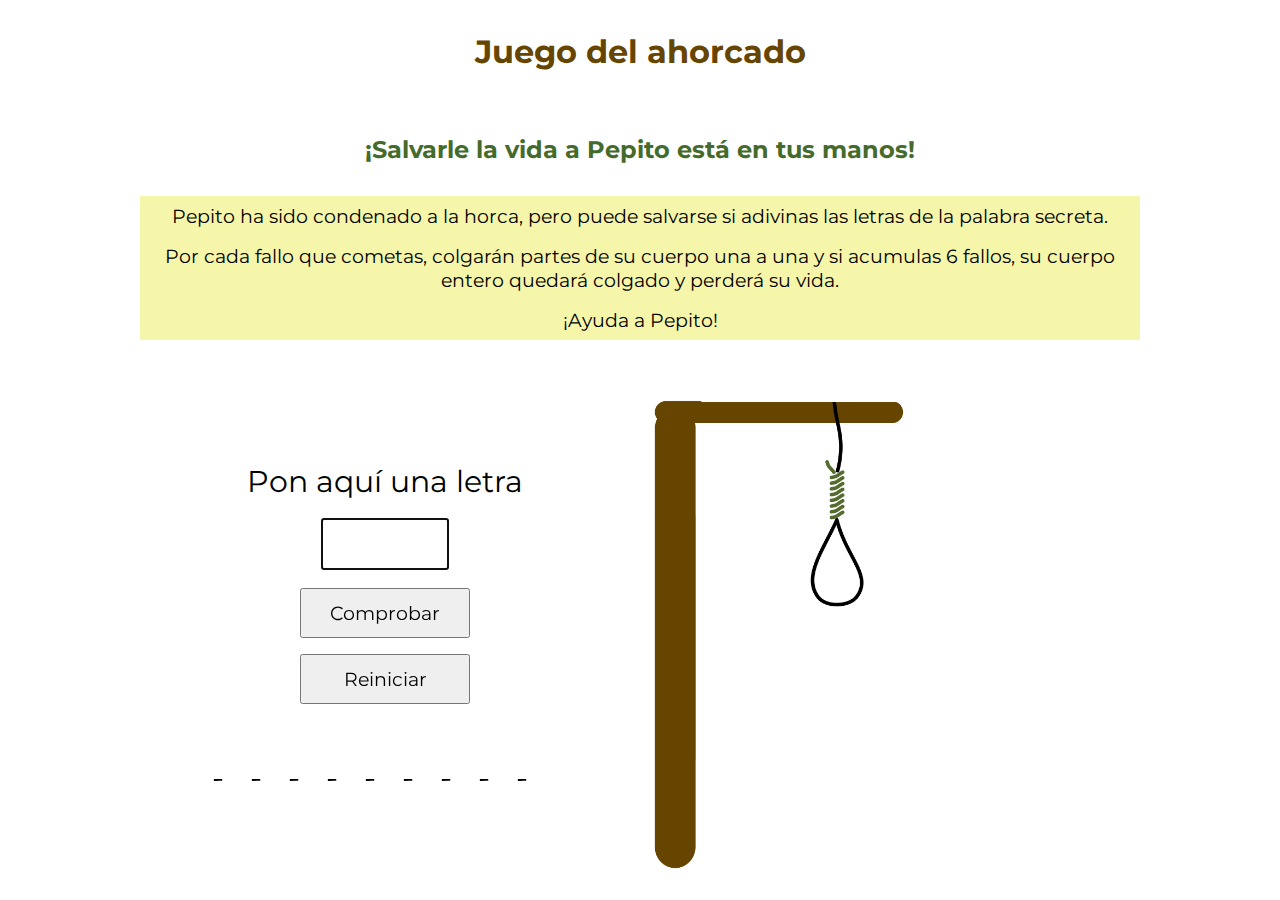
==== index.html @ bcbceeba "Merge branch 'master' into estilo" ====
<!DOCTYPE html>
<html lang="en">
  <head>
    <meta charset="UTF-8" />
    <meta http-equiv="X-UA-Compatible" content="IE=edge" />
    <meta name="viewport" content="width=device-width, initial-scale=1.0" />
    <meta name="author" content="Jose Alor y Lilen Campodonico" />
    <meta
      name="description"
      content="Juego del Ahorcado, primer proyecyo HAB"
    />
    <link rel="stylesheet" href="./style.css" />
    <title>Juego del ahorcado</title>
  </head>
  <body>
    <header>
      <h1>Juego del ahorcado</h1>
      <h2>¡Salvarle la vida a Pepito está en tus manos!</h2>
      <p>
        Pepito ha sido condenado a la horca, pero puede salvarse si adivinas las
        letras de la palabra secreta.
      </p>
      <p>
        Por cada fallo que cometas, colgarán partes de su cuerpo una a una y si
        acumulas 6 fallos, su cuerpo entero quedará colgado y perderá su vida.
      </p>
      <p>¡Ayuda a Pepito!</p>
    </header>
    <main>
      <section>

        <form name="input">
          <label for="input">Pon aquí una letra</label>
          <input id="input" type="text" name="input" maxlength="1" autofocus />
          <button type="submit" id="submit_id">Comprobar</button>
          <button type="reset" id="reiniciar">Reiniciar</button>
        </form>
        <p id="guessWord"></p>
      </section>

      <figure>
        <img
          src="imagenes/7.png"
          id="images"
          alt="representacion del ahorcado"
        />
      </figure>
    </main>
    <script src="./eventlistener.js"></script>
  </body>
</html>
---- style.css ----
@import url("https://fonts.googleapis.com/css2?family=Bowlby+One+SC&family=Montserrat:wght@400;700&display=swap");

* {
  margin: 0;
  padding: 0;
  box-sizing: border-box;
}

body {
  font-family: "Montserrat", sans-serif;
  background-color: white;
  max-width: 1000px;
  margin: 0 auto;
}

header > h1 {
  display: flex;
  flex-direction: column;
  padding: 2rem 0;
  text-align: center;
  color: #664500;
}

header > h2 {
  color: rgb(68, 107, 44);
  padding: 0.5rem;
  display: flex;
  flex-direction: column;
  padding: 2rem 0;
  text-align: center;
}

header > p {
  background-color: rgb(246, 246, 171);
  text-align: center;
  padding: 0.5rem;
  font-size: 1.2rem;
}

form {
  text-align: center;
  display: flex;
  flex-direction: column;
  align-items: center;
  padding: 2rem;
  gap: 1rem;
}

label {
  font-size: 30px;
}

input {
  font-family: monospace;
  font-size: 2rem;
  text-align: center;
  width: 30%;
  height: 70%;
  color: rgb(68, 107, 44);
  text-transform: uppercase;
  padding: 5px;
  margin: 2px;
}

button {
  font-family: "Montserrat";
  font-size: 1.2rem;
  width: 170px;
  height: 50px;
  padding: 10px;
}

#guessWord {
  background-color: white;
  font-family: "Bowlby One SC", "Montserrat", sans-serif;
  letter-spacing: 30px;
  font-size: bold;
  padding: 1.5rem;
  text-align: center;
  display: flex;
  flex-direction: column;
  align-items: center;
}

figure img {
  max-width: 80%;
  display: flex;
  flex-direction: column;
  align-items: center;
}

@media (min-width: 700px) {
  main {
    display: flex;
    align-items: center;
  }
  #guessWord {
    background-color: white;
  }

  figure img {
    max-height: 700px;
  }
}
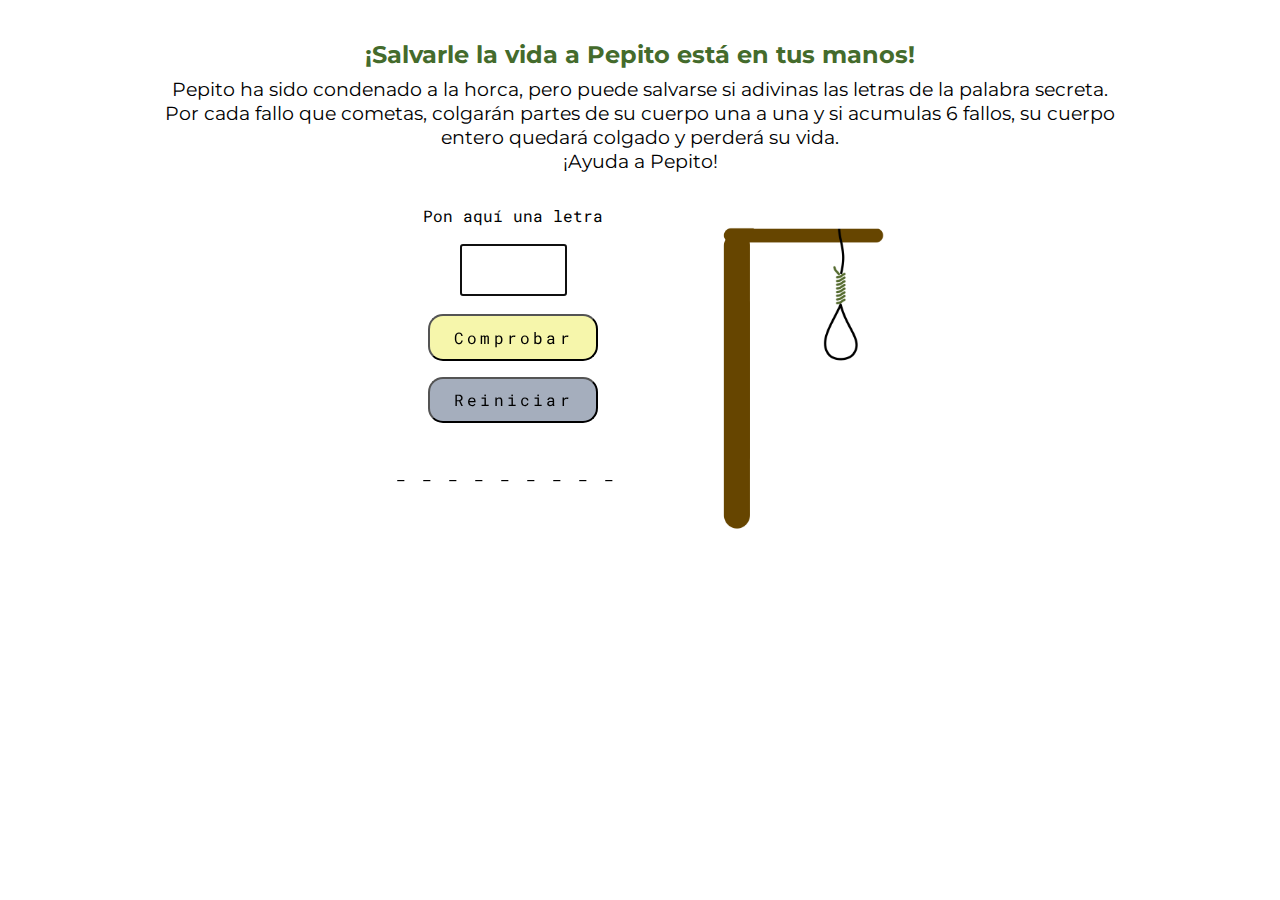
==== commit 15bb12a8: "cambios" ====
--- a/index.html
+++ b/index.html
@@ -28,7 +28,6 @@
     </header>
     <main>
       <section>
-
         <form name="input">
           <label for="input">Pon aquí una letra</label>
           <input id="input" type="text" name="input" maxlength="1" autofocus />
--- a/style.css
+++ b/style.css
@@ -1,4 +1,4 @@
-@import url("https://fonts.googleapis.com/css2?family=Bowlby+One+SC&family=Montserrat:wght@400;700&display=swap");
+@import url("https://fonts.googleapis.com/css2?family=Bowlby+One+SC&family=Montserrat:wght@400;700&family=Roboto+Mono:wght@400;700&display=swap");
 
 * {
   margin: 0;
@@ -12,13 +12,16 @@
   max-width: 1000px;
   margin: 0 auto;
 }
-
+header {
+  padding-bottom: 1rem;
+}
 header > h1 {
   display: flex;
   flex-direction: column;
-  padding: 2rem 0;
+  padding: 1rem 0;
   text-align: center;
   color: #664500;
+  font-size: 0px;
 }
 
 header > h2 {
@@ -26,14 +29,11 @@
   padding: 0.5rem;
   display: flex;
   flex-direction: column;
-  padding: 2rem 0;
   text-align: center;
 }
 
 header > p {
-  background-color: rgb(246, 246, 171);
   text-align: center;
-  padding: 0.5rem;
   font-size: 1.2rem;
 }
 
@@ -42,17 +42,18 @@
   display: flex;
   flex-direction: column;
   align-items: center;
-  padding: 2rem;
+  padding: 1rem;
   gap: 1rem;
 }
 
 label {
-  font-size: 30px;
+  font-family: "Roboto Mono", monospace;
+  font-size: 1rem;
 }
 
 input {
-  font-family: monospace;
-  font-size: 2rem;
+  font-family: "Bowlby One SC", cursive;
+  font-size: 1.5rem;
   text-align: center;
   width: 30%;
   height: 70%;
@@ -63,17 +64,23 @@
 }
 
 button {
-  font-family: "Montserrat";
-  font-size: 1.2rem;
+  font-family: "Roboto Mono", monospace;
+  letter-spacing: 0.2rem;
+  font-size: 1rem;
   width: 170px;
   height: 50px;
   padding: 10px;
+  border-radius: 15px;
+
+  background-color: rgb(246, 246, 171);
 }
-
+#reiniciar {
+  background-color: rgb(165, 174, 189);
+}
 #guessWord {
   background-color: white;
-  font-family: "Bowlby One SC", "Montserrat", sans-serif;
-  letter-spacing: 30px;
+  font-family: "Roboto Mono", monospace;
+  letter-spacing: 1rem;
   font-size: bold;
   padding: 1.5rem;
   text-align: center;
@@ -92,13 +99,18 @@
 @media (min-width: 700px) {
   main {
     display: flex;
-    align-items: center;
+    justify-content: center;
   }
+
+  main > section > form {
+    max-height: 250px;
+  }
+
   #guessWord {
     background-color: white;
   }
 
   figure img {
-    max-height: 700px;
+    max-height: 450px;
   }
 }
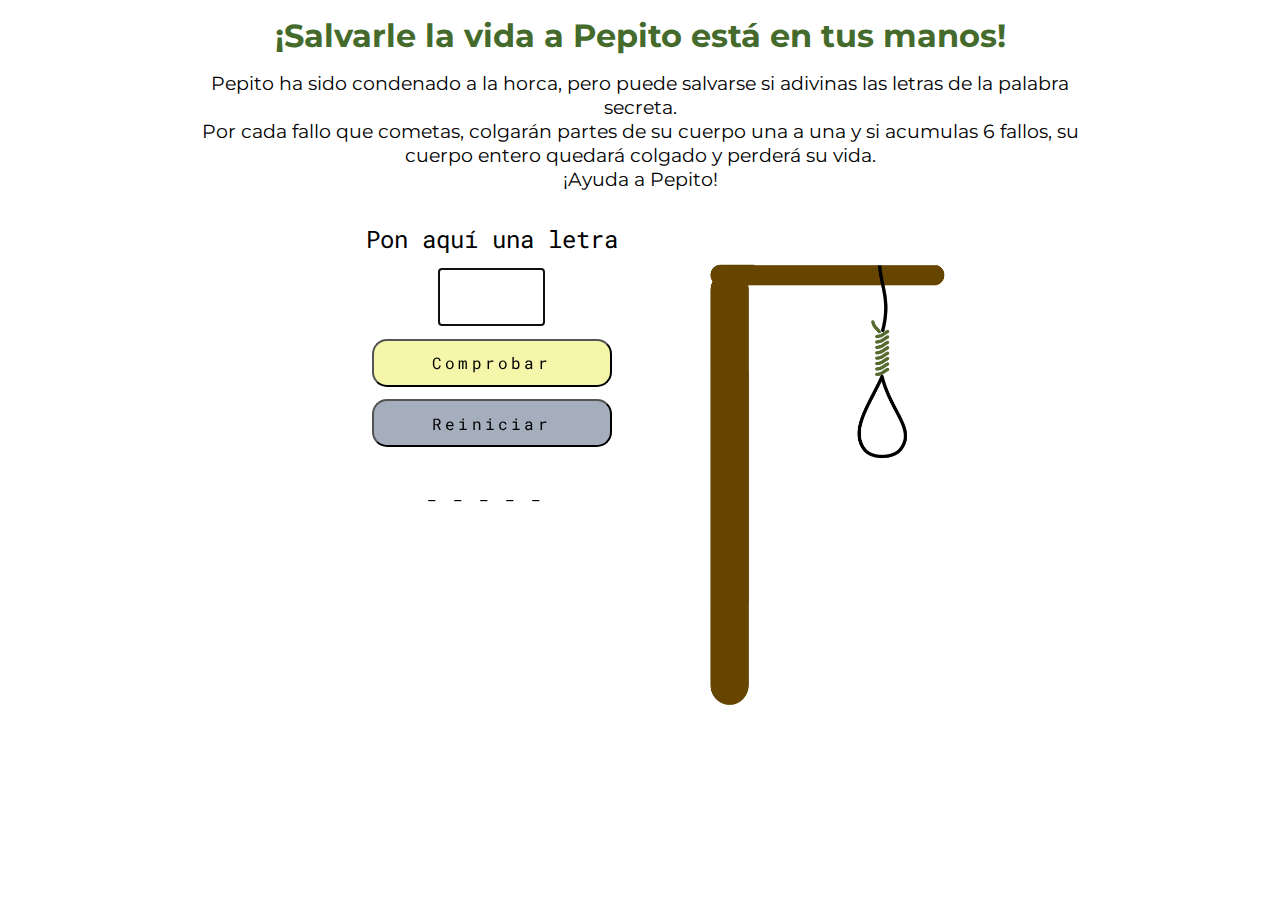
==== commit 8d448322: "falta centrar elementos" ====
--- a/index.html
+++ b/index.html
@@ -14,8 +14,7 @@
   </head>
   <body>
     <header>
-      <h1>Juego del ahorcado</h1>
-      <h2>¡Salvarle la vida a Pepito está en tus manos!</h2>
+      <h1>¡Salvarle la vida a Pepito está en tus manos!</h1>
       <p>
         Pepito ha sido condenado a la horca, pero puede salvarse si adivinas las
         letras de la palabra secreta.
--- a/style.css
+++ b/style.css
@@ -15,18 +15,10 @@
 header {
   padding-bottom: 1rem;
 }
+
 header > h1 {
-  display: flex;
-  flex-direction: column;
-  padding: 1rem 0;
-  text-align: center;
-  color: #664500;
-  font-size: 0px;
-}
-
-header > h2 {
   color: rgb(68, 107, 44);
-  padding: 0.5rem;
+  padding: 1rem 0.5rem;
   display: flex;
   flex-direction: column;
   text-align: center;
@@ -43,12 +35,13 @@
   flex-direction: column;
   align-items: center;
   padding: 1rem;
-  gap: 1rem;
+  gap: 0.8rem;
+  max-height: 28rem;
 }
 
 label {
   font-family: "Roboto Mono", monospace;
-  font-size: 1rem;
+  font-size: 1.5rem;
 }
 
 input {
@@ -59,58 +52,56 @@
   height: 70%;
   color: rgb(68, 107, 44);
   text-transform: uppercase;
-  padding: 5px;
-  margin: 2px;
+  padding: 0.5rem;
+  border-style: ridge;
 }
 
 button {
   font-family: "Roboto Mono", monospace;
   letter-spacing: 0.2rem;
   font-size: 1rem;
-  width: 170px;
-  height: 50px;
+  width: 15rem;
+  height: 3rem;
   padding: 10px;
   border-radius: 15px;
-
   background-color: rgb(246, 246, 171);
 }
+
 #reiniciar {
   background-color: rgb(165, 174, 189);
 }
+
 #guessWord {
   background-color: white;
   font-family: "Roboto Mono", monospace;
   letter-spacing: 1rem;
   font-size: bold;
-  padding: 1.5rem;
+  padding: 1.2rem;
   text-align: center;
   display: flex;
   flex-direction: column;
   align-items: center;
 }
-
+img {
+  height: 33rem;
+}
 figure img {
-  max-width: 80%;
   display: flex;
   flex-direction: column;
   align-items: center;
 }
 
-@media (min-width: 700px) {
+@media (min-width: 600px) {
   main {
     display: flex;
     justify-content: center;
   }
 
-  main > section > form {
-    max-height: 250px;
+  header > p {
+    padding-left: 50px;
+    padding-right: 50px;
   }
-
   #guessWord {
     background-color: white;
   }
-
-  figure img {
-    max-height: 450px;
-  }
 }
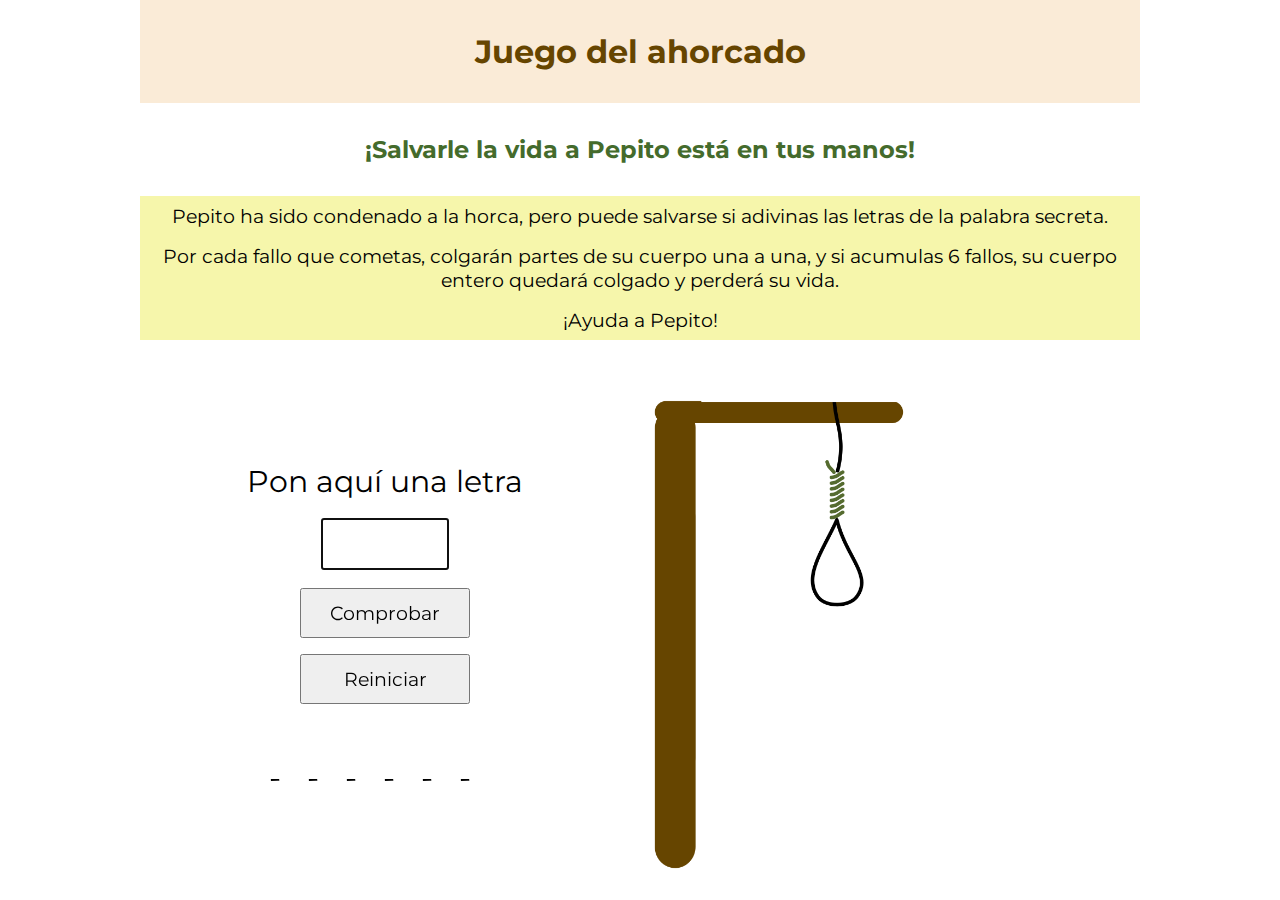
==== commit 2c59c373: "styling popUps" ====
--- a/index.html
+++ b/index.html
@@ -14,13 +14,14 @@
   </head>
   <body>
     <header>
-      <h1>¡Salvarle la vida a Pepito está en tus manos!</h1>
+      <h1>Juego del ahorcado</h1>
+      <h2>¡Salvarle la vida a Pepito está en tus manos!</h2>
       <p>
         Pepito ha sido condenado a la horca, pero puede salvarse si adivinas las
         letras de la palabra secreta.
       </p>
       <p>
-        Por cada fallo que cometas, colgarán partes de su cuerpo una a una y si
+        Por cada fallo que cometas, colgarán partes de su cuerpo una a una, y si
         acumulas 6 fallos, su cuerpo entero quedará colgado y perderá su vida.
       </p>
       <p>¡Ayuda a Pepito!</p>
@@ -44,6 +45,9 @@
         />
       </figure>
     </main>
+    <div id="divContainer">
+      <div id="divBox"></div>
+    </div>
     <script src="./eventlistener.js"></script>
   </body>
 </html>
--- a/style.css
+++ b/style.css
@@ -1,9 +1,14 @@
-@import url("https://fonts.googleapis.com/css2?family=Bowlby+One+SC&family=Montserrat:wght@400;700&family=Roboto+Mono:wght@400;700&display=swap");
-
+@import url("https://fonts.googleapis.com/css2?family=Bowlby+One+SC&family=Montserrat:wght@400;700&display=swap");
+@import url("https://fonts.googleapis.com/css2?family=BIZ+UDPMincho&family=Permanent+Marker&display=swap");
 * {
   margin: 0;
   padding: 0;
   box-sizing: border-box;
+}
+html {
+  --primarycolor: #664500;
+  --backgroundcolor: antiquewhite;
+  --green: rgb(68, 107, 44);
 }
 
 body {
@@ -12,20 +17,66 @@
   max-width: 1000px;
   margin: 0 auto;
 }
-header {
-  padding-bottom: 1rem;
+
+header > h1 {
+  display: flex;
+  flex-direction: column;
+  padding: 2rem 0;
+  text-align: center;
+  color: #664500;
+  background-color: antiquewhite;
 }
 
-header > h1 {
+header > h2 {
   color: rgb(68, 107, 44);
-  padding: 1rem 0.5rem;
+  padding: 0.5rem;
   display: flex;
   flex-direction: column;
+  padding: 2rem 0;
   text-align: center;
+}
+/* #divContainer {
+  position: fixed;
+  height: 100%;
+  width: 100%;
+  top: 0;
+  left: 0;
+}
+#divBox {
+  display: flex;
+  height: 100%;
+  width: 100%;
+  justify-content: center;
+  background-color: ;
+} */
+
+main > h2 {
+  position: fixed;
+  top: 50%;
+  left:50%
+  align-content: center;
+  font-family: "Permanent Marker";
+  font-size: xx-large;
+  background-color: var(--green);
+  color: white;
+  padding: 2rem;
+  border-radius: 50%;
+
+  /* color: white;
+  font-size: large;
+  font-weight: bold;
+  background-color: green;
+  position: fixed;
+  top: 50%;
+  left: 50%; */
+
+  /* z-index: 1; */
 }
 
 header > p {
+  background-color: rgb(246, 246, 171);
   text-align: center;
+  padding: 0.5rem;
   font-size: 1.2rem;
 }
 
@@ -34,74 +85,63 @@
   display: flex;
   flex-direction: column;
   align-items: center;
-  padding: 1rem;
-  gap: 0.8rem;
-  max-height: 28rem;
+  padding: 2rem;
+  gap: 1rem;
 }
 
 label {
-  font-family: "Roboto Mono", monospace;
-  font-size: 1.5rem;
+  font-size: 30px;
 }
 
 input {
-  font-family: "Bowlby One SC", cursive;
-  font-size: 1.5rem;
+  font-family: monospace;
+  font-size: 2rem;
   text-align: center;
   width: 30%;
   height: 70%;
   color: rgb(68, 107, 44);
   text-transform: uppercase;
-  padding: 0.5rem;
-  border-style: ridge;
+  padding: 5px;
+  margin: 2px;
 }
 
 button {
-  font-family: "Roboto Mono", monospace;
-  letter-spacing: 0.2rem;
-  font-size: 1rem;
-  width: 15rem;
-  height: 3rem;
+  font-family: "Montserrat";
+  font-size: 1.2rem;
+  width: 170px;
+  height: 50px;
   padding: 10px;
-  border-radius: 15px;
-  background-color: rgb(246, 246, 171);
-}
-
-#reiniciar {
-  background-color: rgb(165, 174, 189);
 }
 
 #guessWord {
   background-color: white;
-  font-family: "Roboto Mono", monospace;
-  letter-spacing: 1rem;
+  font-family: "Bowlby One SC", "Montserrat", sans-serif;
+  letter-spacing: 30px;
   font-size: bold;
-  padding: 1.2rem;
+  padding: 1.5rem;
   text-align: center;
   display: flex;
   flex-direction: column;
   align-items: center;
 }
-img {
-  height: 33rem;
-}
+
 figure img {
+  max-width: 80%;
   display: flex;
   flex-direction: column;
   align-items: center;
 }
 
-@media (min-width: 600px) {
+@media (min-width: 700px) {
   main {
     display: flex;
-    justify-content: center;
-  }
-
-  header > p {
-    padding-left: 50px;
-    padding-right: 50px;
+    align-items: center;
   }
   #guessWord {
     background-color: white;
   }
+
+  figure img {
+    max-height: 700px;
+  }
 }
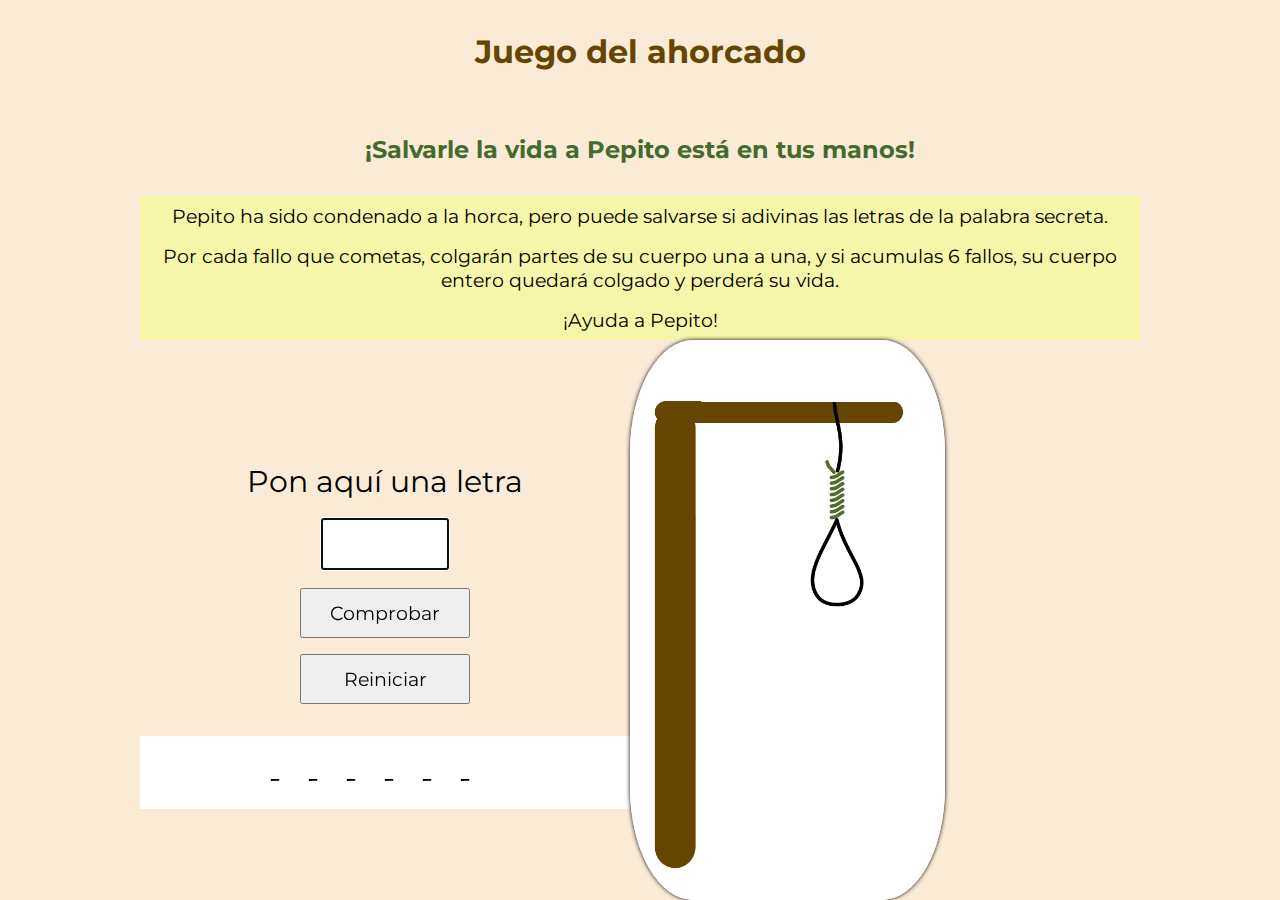
==== commit 3609049c: "style animation" ====
--- a/index.html
+++ b/index.html
@@ -45,9 +45,9 @@
         />
       </figure>
     </main>
-    <div id="divContainer">
+    <!-- <div id="divContainer">
       <div id="divBox"></div>
-    </div>
+    </div> -->
     <script src="./eventlistener.js"></script>
   </body>
 </html>
--- a/style.css
+++ b/style.css
@@ -5,15 +5,10 @@
   padding: 0;
   box-sizing: border-box;
 }
-html {
-  --primarycolor: #664500;
-  --backgroundcolor: antiquewhite;
-  --green: rgb(68, 107, 44);
-}
 
 body {
   font-family: "Montserrat", sans-serif;
-  background-color: white;
+  background-color: antiquewhite;
   max-width: 1000px;
   margin: 0 auto;
 }
@@ -47,30 +42,37 @@
   height: 100%;
   width: 100%;
   justify-content: center;
-  background-color: ;
 } */
 
 main > h2 {
   position: fixed;
   top: 50%;
-  left:50%
-  align-content: center;
+  left: 20%;
+  /* justify-content: center;
+  align-items: center;
+  align-content: center; */
   font-family: "Permanent Marker";
   font-size: xx-large;
-  background-color: var(--green);
+  background-color: green;
   color: white;
   padding: 2rem;
   border-radius: 50%;
+  box-shadow: 0.2rem 0.3rem 2px black;
+  animation: gameover 1s;
+  animation-fill-mode: forwards;
+}
 
-  /* color: white;
-  font-size: large;
-  font-weight: bold;
-  background-color: green;
-  position: fixed;
-  top: 50%;
-  left: 50%; */
-
-  /* z-index: 1; */
+@keyframes gameover {
+  0% {
+    transform: scale(0);
+    background-color: white;
+  }
+  75% {
+    transform: scale(1.5);
+  }
+  100% {
+    transform: scale(1);
+  }
 }
 
 header > p {
@@ -114,7 +116,7 @@
 }
 
 #guessWord {
-  background-color: white;
+  background-color: antiquewhite;
   font-family: "Bowlby One SC", "Montserrat", sans-serif;
   letter-spacing: 30px;
   font-size: bold;
@@ -130,6 +132,8 @@
   display: flex;
   flex-direction: column;
   align-items: center;
+  border-radius: 20%;
+  box-shadow: 0 0 4px black;
 }
 
 @media (min-width: 700px) {
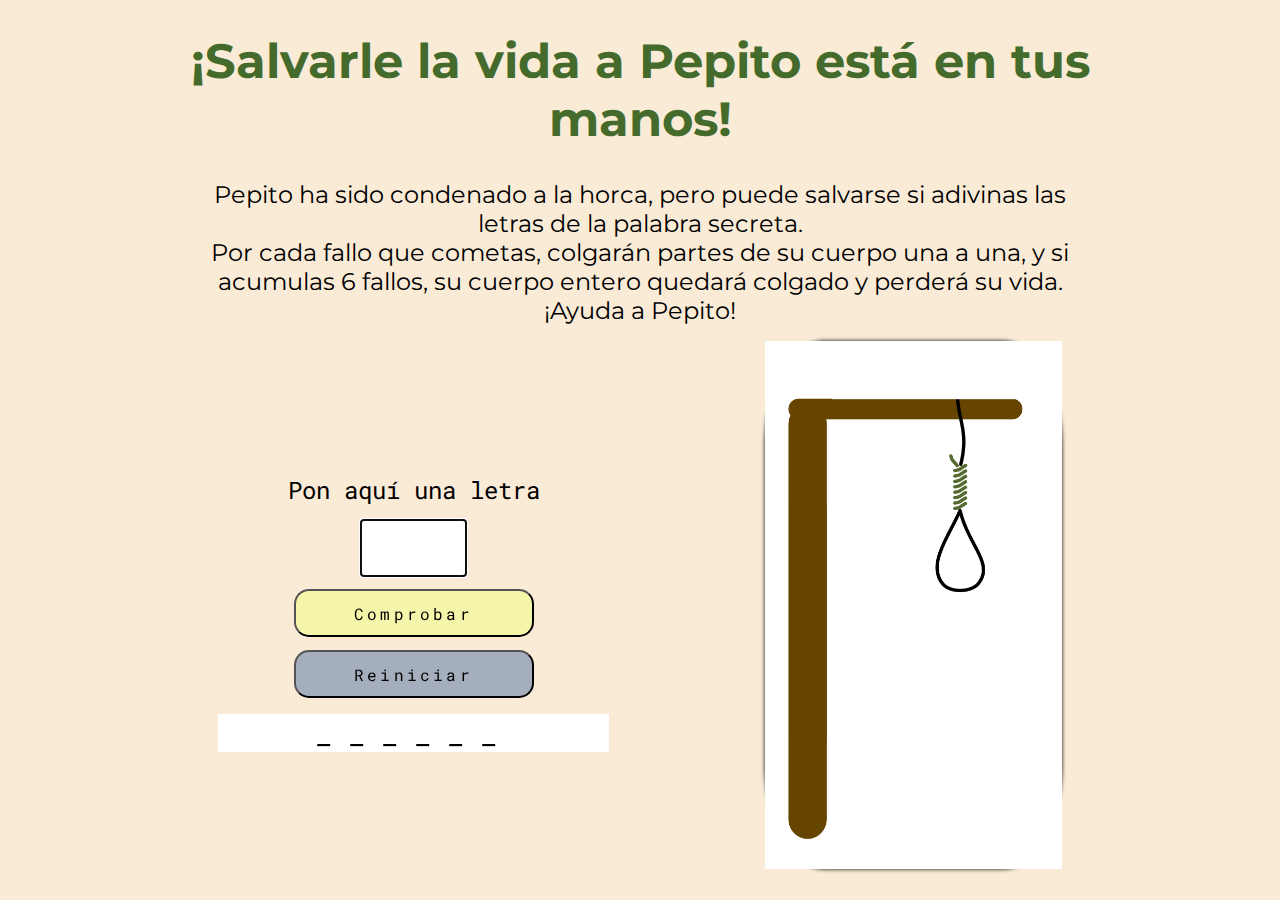
==== commit db52293e: "Merge branch 'master' into update5" ====
--- a/index.html
+++ b/index.html
@@ -14,8 +14,7 @@
   </head>
   <body>
     <header>
-      <h1>Juego del ahorcado</h1>
-      <h2>¡Salvarle la vida a Pepito está en tus manos!</h2>
+      <h1>¡Salvarle la vida a Pepito está en tus manos!</h1>
       <p>
         Pepito ha sido condenado a la horca, pero puede salvarse si adivinas las
         letras de la palabra secreta.
--- a/style.css
+++ b/style.css
@@ -1,5 +1,6 @@
-@import url("https://fonts.googleapis.com/css2?family=Bowlby+One+SC&family=Montserrat:wght@400;700&display=swap");
 @import url("https://fonts.googleapis.com/css2?family=BIZ+UDPMincho&family=Permanent+Marker&display=swap");
+@import url("https://fonts.googleapis.com/css2?family=Bowlby+One+SC&family=Montserrat:wght@400;700&family=Roboto+Mono:wght@400;700&display=swap");
+
 * {
   margin: 0;
   padding: 0;
@@ -11,23 +12,19 @@
   background-color: antiquewhite;
   max-width: 1000px;
   margin: 0 auto;
+  align-items: center;
+}
+
+header {
+  padding-bottom: 1rem;
+
 }
 
 header > h1 {
+  color: rgb(68, 107, 44);
+  padding: 1rem 0.5rem;
   display: flex;
   flex-direction: column;
-  padding: 2rem 0;
-  text-align: center;
-  color: #664500;
-  background-color: antiquewhite;
-}
-
-header > h2 {
-  color: rgb(68, 107, 44);
-  padding: 0.5rem;
-  display: flex;
-  flex-direction: column;
-  padding: 2rem 0;
   text-align: center;
 }
 /* #divContainer {
@@ -76,10 +73,9 @@
 }
 
 header > p {
-  background-color: rgb(246, 246, 171);
   text-align: center;
-  padding: 0.5rem;
   font-size: 1.2rem;
+  padding: 0 0.8rem;
 }
 
 form {
@@ -87,48 +83,51 @@
   display: flex;
   flex-direction: column;
   align-items: center;
-  padding: 2rem;
-  gap: 1rem;
+  padding: 1rem;
+  gap: 0.8rem;
 }
 
 label {
-  font-size: 30px;
+  font-family: "Roboto Mono", monospace;
+  font-size: 1.5rem;
 }
 
 input {
-  font-family: monospace;
-  font-size: 2rem;
+  font-family: "Bowlby One SC", cursive;
+  font-size: 1.5rem;
   text-align: center;
   width: 30%;
   height: 70%;
   color: rgb(68, 107, 44);
   text-transform: uppercase;
-  padding: 5px;
-  margin: 2px;
+  padding: 0.5rem;
+  border-style: ridge;
 }
 
 button {
-  font-family: "Montserrat";
-  font-size: 1.2rem;
-  width: 170px;
-  height: 50px;
+  font-family: "Roboto Mono", monospace;
+  letter-spacing: 0.2rem;
+  font-size: 1rem;
+  width: 15rem;
+  height: 3rem;
   padding: 10px;
+  border-radius: 15px;
+  background-color: rgb(246, 246, 171);
+}
+
+#reiniciar {
+  background-color: rgb(165, 174, 189);
 }
 
 #guessWord {
-  background-color: antiquewhite;
-  font-family: "Bowlby One SC", "Montserrat", sans-serif;
-  letter-spacing: 30px;
-  font-size: bold;
-  padding: 1.5rem;
+ background-color: antiquewhite;  
+  font-family: "Roboto Mono", monospace;
+  letter-spacing: 1rem;
+  padding: 0 1.2rem;
   text-align: center;
-  display: flex;
-  flex-direction: column;
-  align-items: center;
 }
 
-figure img {
-  max-width: 80%;
+figure {
   display: flex;
   flex-direction: column;
   align-items: center;
@@ -136,16 +135,34 @@
   box-shadow: 0 0 4px black;
 }
 
-@media (min-width: 700px) {
+img {
+  height: 33rem;
+}
+@media (min-width: 600px) {
+  header > p {
+    padding-left: 50px;
+    padding-right: 50px;
+  }
+
   main {
     display: flex;
+    justify-content: space-around;
     align-items: center;
   }
+
   #guessWord {
     background-color: white;
+    font-size: 1.8rem;
+  }
+}
+
+@media (min-width: 900px) {
+  header > h1 {
+    font-size: 3rem;
+    padding: 2rem 1rem;
   }
 
-  figure img {
-    max-height: 700px;
+  header > p {
+    font-size: 1.5rem;
   }
 }
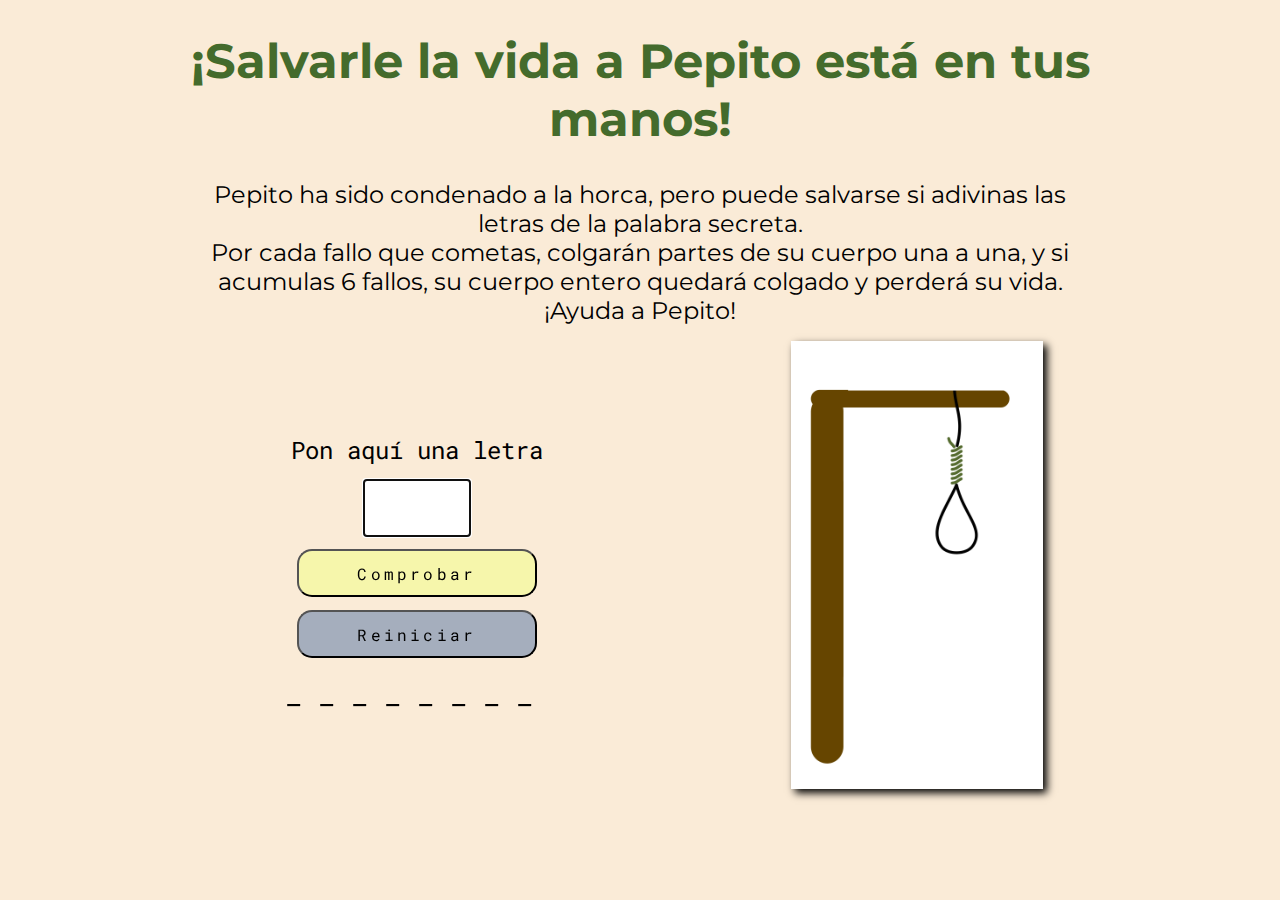
==== commit 2b0beb4a: "centramos la animacion" ====
--- a/index.html
+++ b/index.html
@@ -44,9 +44,7 @@
         />
       </figure>
     </main>
-    <!-- <div id="divContainer">
-      <div id="divBox"></div>
-    </div> -->
+    <div id="divContainer"></div>
     <script src="./eventlistener.js"></script>
   </body>
 </html>
--- a/style.css
+++ b/style.css
@@ -15,39 +15,30 @@
   align-items: center;
 }
 
-header {
-  padding-bottom: 1rem;
-
-}
-
 header > h1 {
   color: rgb(68, 107, 44);
-  padding: 1rem 0.5rem;
+  padding: 0.5rem;
   display: flex;
   flex-direction: column;
   text-align: center;
 }
-/* #divContainer {
+#divContainer {
   position: fixed;
   height: 100%;
   width: 100%;
   top: 0;
   left: 0;
+  justify-content: center;
+  align-items: center;
+  display: flex;
+  pointer-events: none;
 }
-#divBox {
-  display: flex;
-  height: 100%;
-  width: 100%;
-  justify-content: center;
-} */
 
-main > h2 {
-  position: fixed;
+#divContainer > h2 {
+  /*position: fixed;
   top: 50%;
-  left: 20%;
-  /* justify-content: center;
-  align-items: center;
-  align-content: center; */
+  left: 50%;
+  transform: translate(-50%, -50%);*/
   font-family: "Permanent Marker";
   font-size: xx-large;
   background-color: green;
@@ -56,7 +47,7 @@
   border-radius: 50%;
   box-shadow: 0.2rem 0.3rem 2px black;
   animation: gameover 1s;
-  animation-fill-mode: forwards;
+  animation-fill-mode: both;
 }
 
 @keyframes gameover {
@@ -120,10 +111,9 @@
 }
 
 #guessWord {
- background-color: antiquewhite;  
   font-family: "Roboto Mono", monospace;
   letter-spacing: 1rem;
-  padding: 0 1.2rem;
+  padding: 0.5 1.2rem;
   text-align: center;
 }
 
@@ -131,12 +121,12 @@
   display: flex;
   flex-direction: column;
   align-items: center;
-  border-radius: 20%;
-  box-shadow: 0 0 4px black;
 }
 
 img {
-  height: 33rem;
+  height: 28rem;
+  margin: 1rem;
+  box-shadow: 4px 4px 8px black;
 }
 @media (min-width: 600px) {
   header > p {
@@ -151,7 +141,6 @@
   }
 
   #guessWord {
-    background-color: white;
     font-size: 1.8rem;
   }
 }
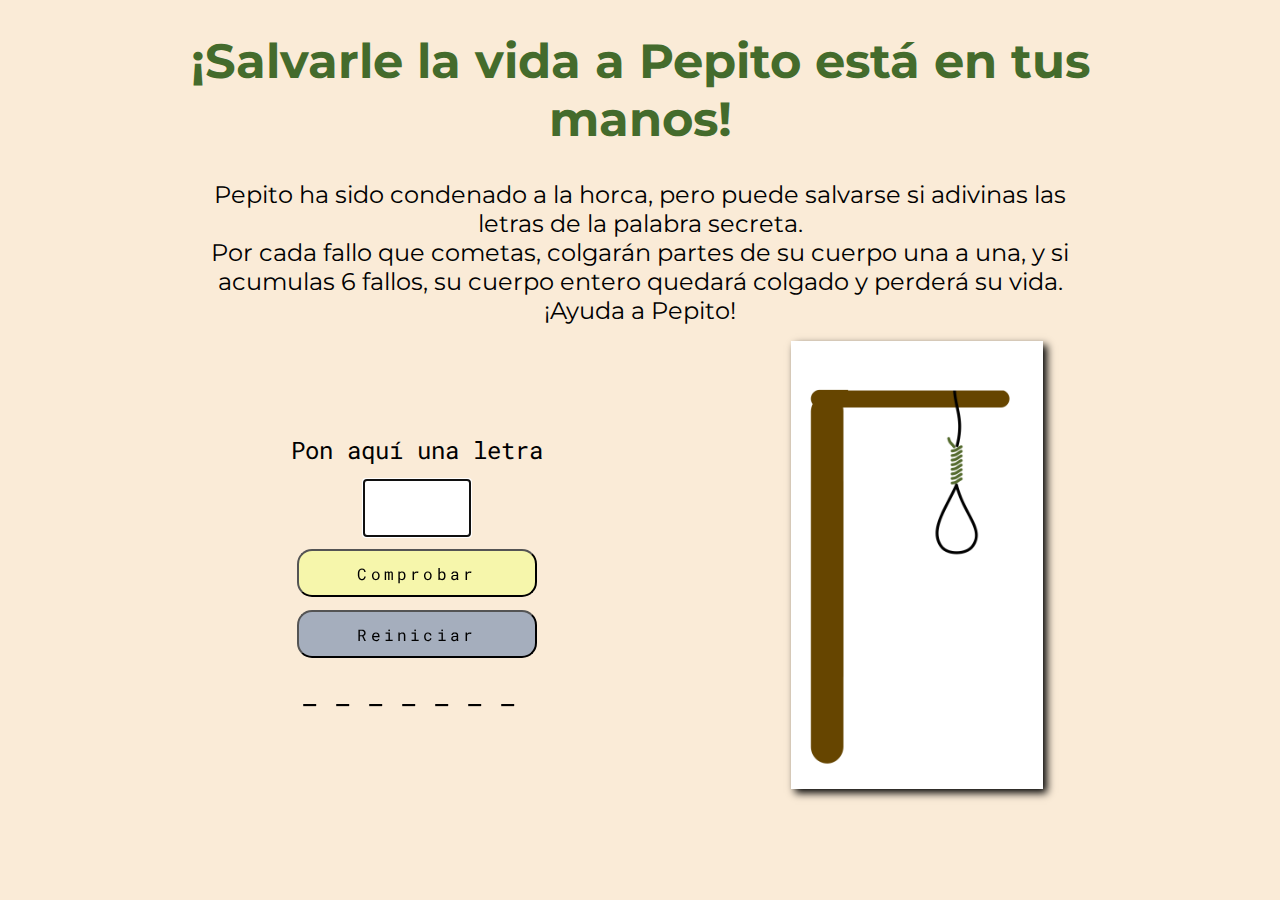
==== commit 9a58e0d8: "ultimo control" ====
--- a/index.html
+++ b/index.html
@@ -29,7 +29,14 @@
       <section>
         <form name="input">
           <label for="input">Pon aquí una letra</label>
-          <input id="input" type="text" name="input" maxlength="1" autofocus />
+          <input
+            id="input"
+            type="text"
+            name="input"
+            maxlength="1"
+            minlength="1"
+            autofocus
+          />
           <button type="submit" id="submit_id">Comprobar</button>
           <button type="reset" id="reiniciar">Reiniciar</button>
         </form>
--- a/style.css
+++ b/style.css
@@ -1,5 +1,4 @@
-@import url("https://fonts.googleapis.com/css2?family=BIZ+UDPMincho&family=Permanent+Marker&display=swap");
-@import url("https://fonts.googleapis.com/css2?family=Bowlby+One+SC&family=Montserrat:wght@400;700&family=Roboto+Mono:wght@400;700&display=swap");
+@import url("https://fonts.googleapis.com/css2?family=Bowlby+One+SC&family=Montserrat:wght@400;700&family=Permanent+Marker&family=Roboto+Mono:wght@400;700&display=swap");
 
 * {
   margin: 0;
@@ -35,10 +34,6 @@
 }
 
 #divContainer > h2 {
-  /*position: fixed;
-  top: 50%;
-  left: 50%;
-  transform: translate(-50%, -50%);*/
   font-family: "Permanent Marker";
   font-size: xx-large;
   background-color: green;
